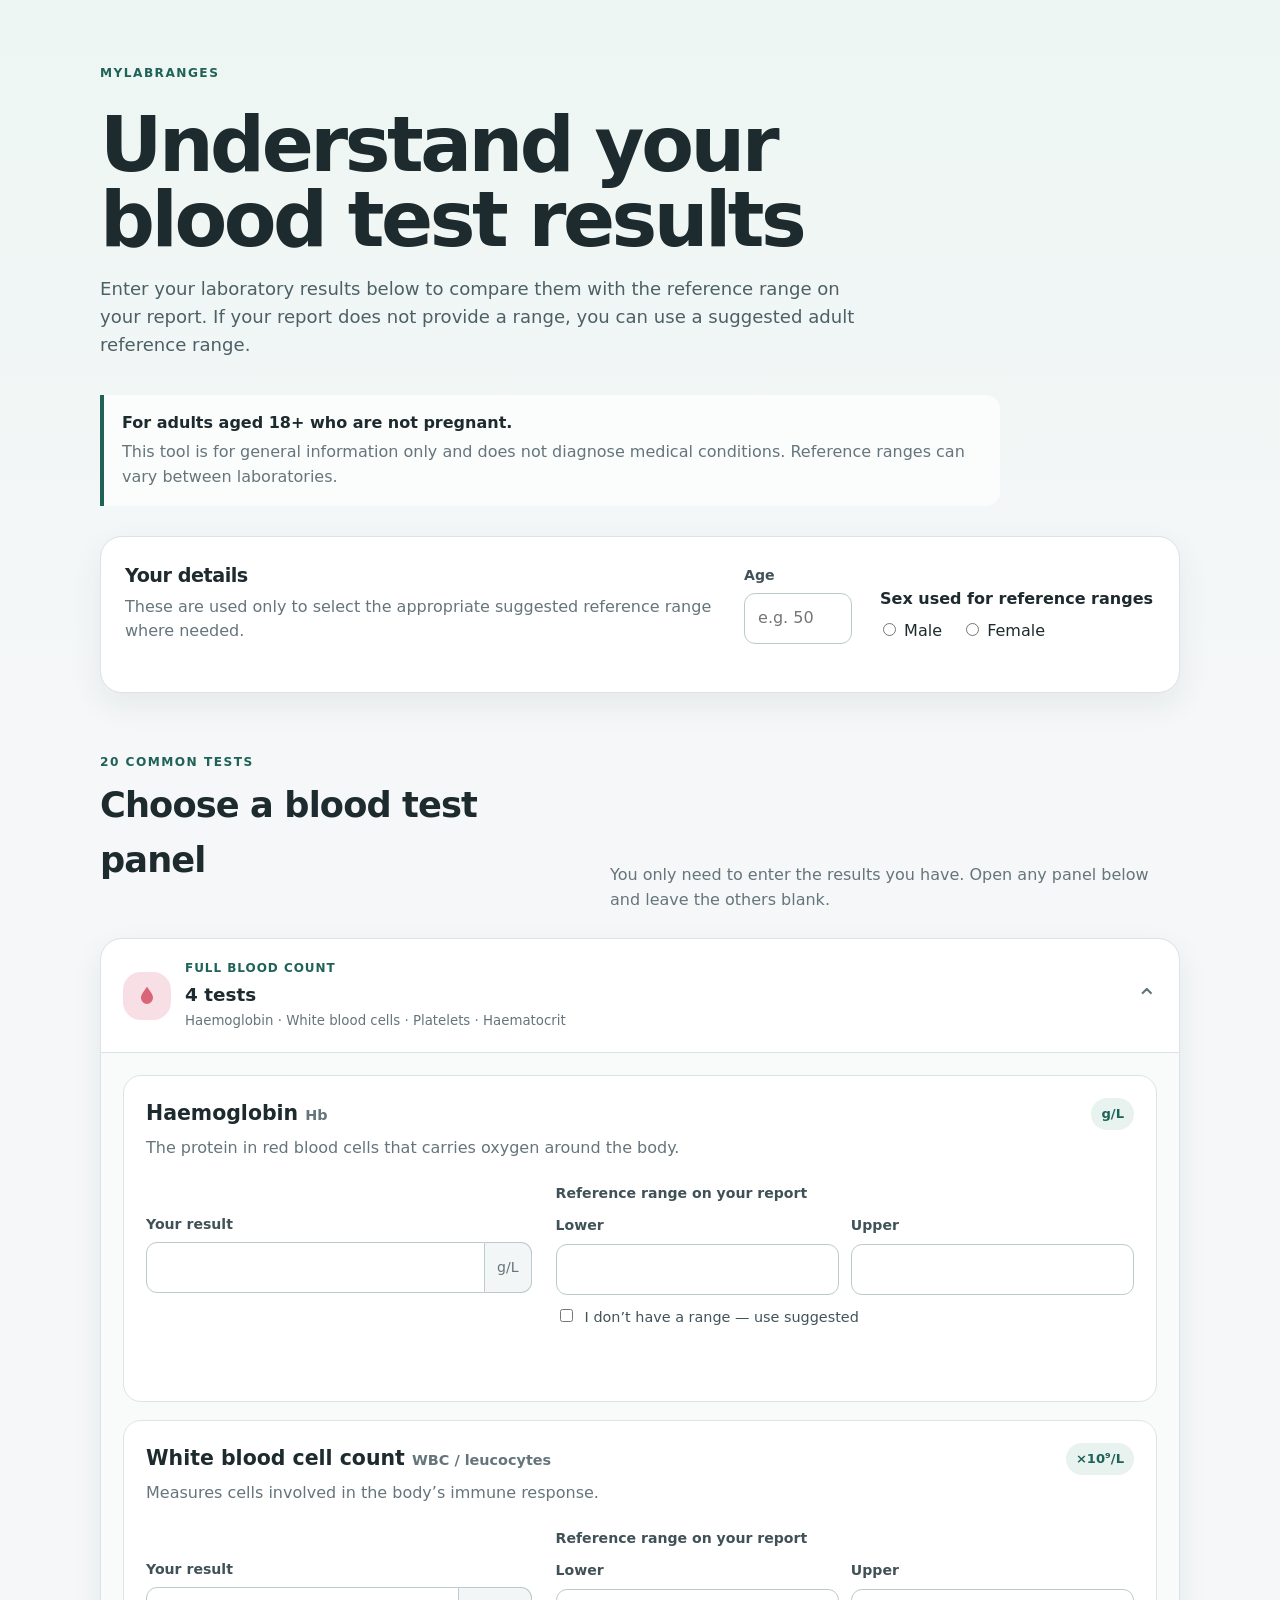
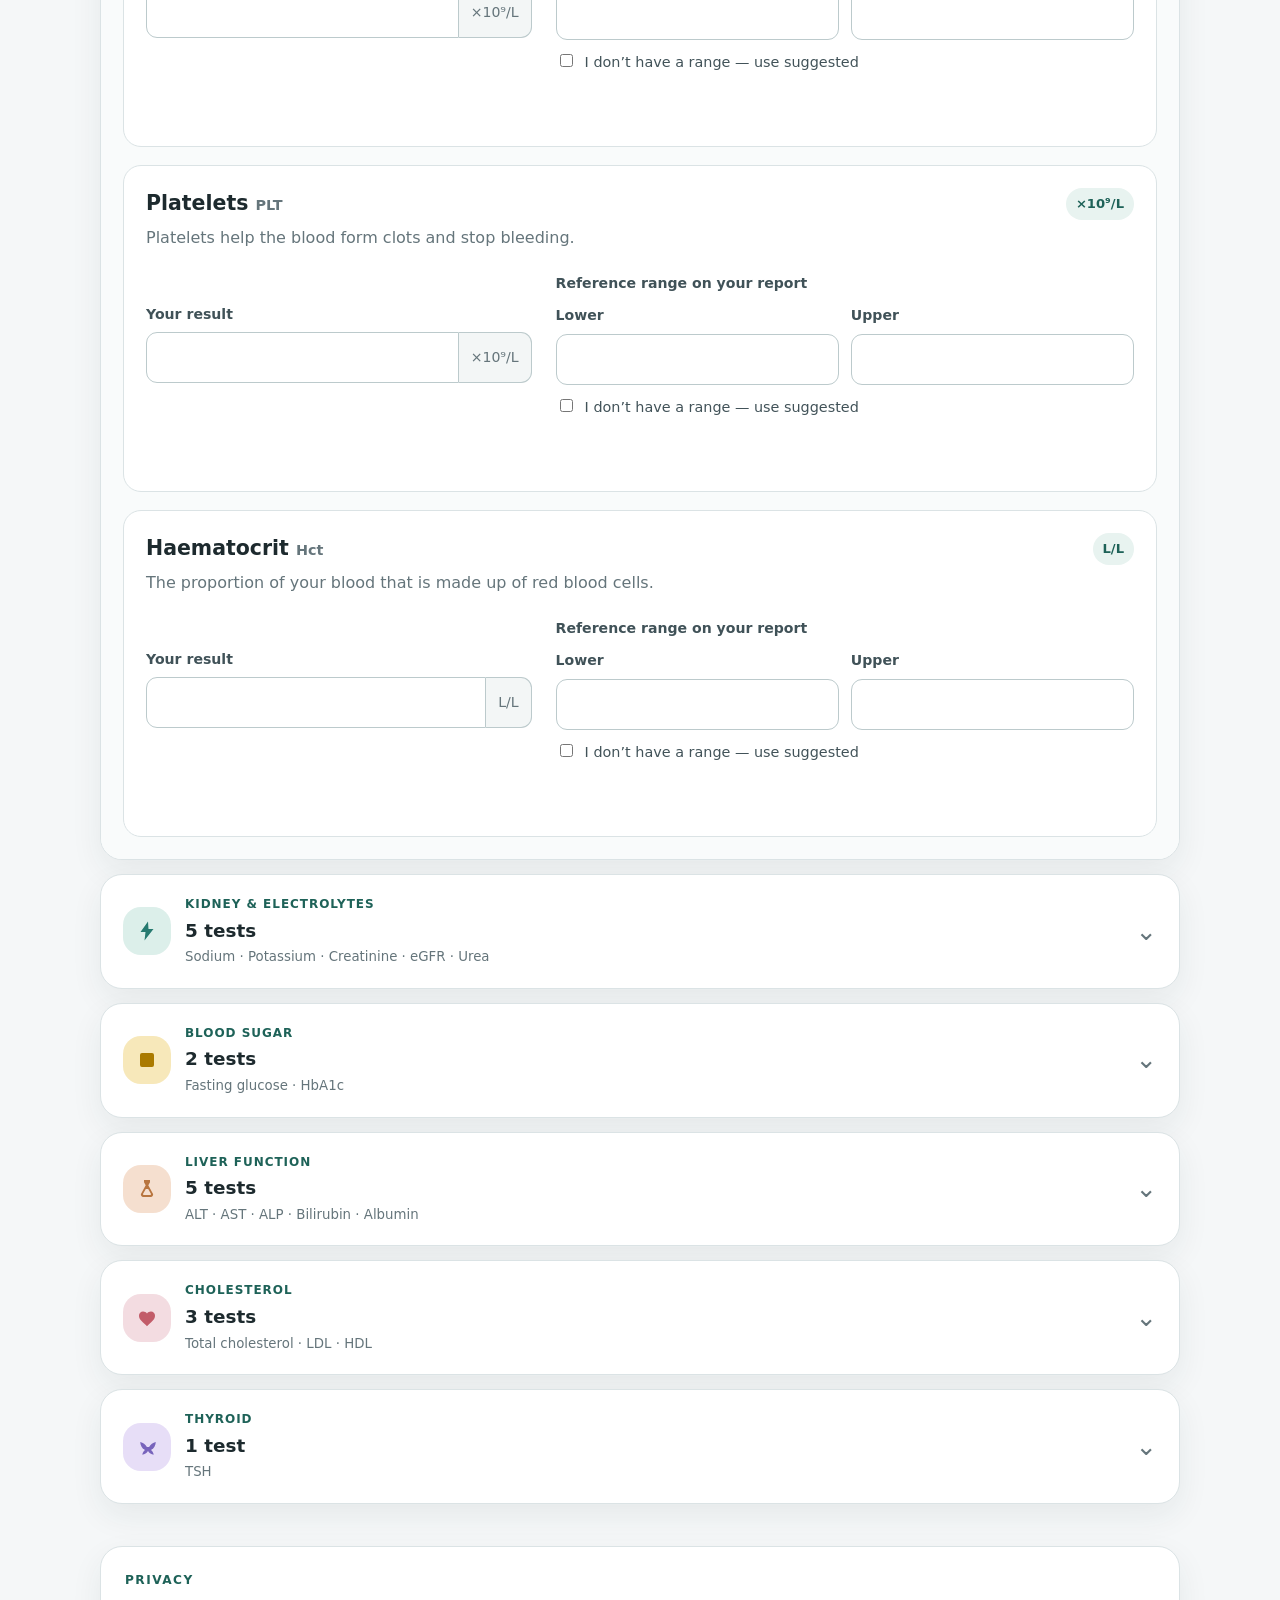
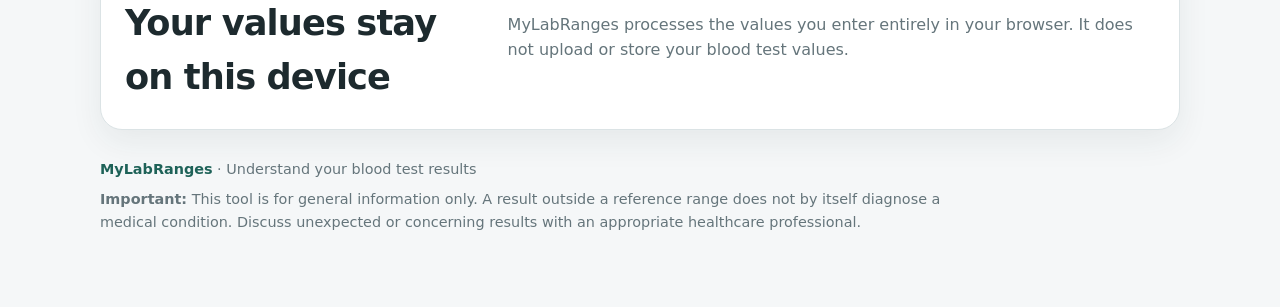
==== index.html @ 9780b7bf "Add Cloudflare Web Analytics" ====
<!DOCTYPE html>
<html lang="en-GB">
<head>
  <meta charset="UTF-8" />
  <meta name="viewport" content="width=device-width, initial-scale=1.0" />
  <meta name="description" content="MyLabRanges helps adults compare blood test results with the reference ranges on their laboratory report, or use suggested adult ranges when none are provided." />
  <title>MyLabRanges | Understand your blood test results</title>
  <link rel="stylesheet" href="style.css" />
</head>
<body>
  <header class="site-header">
    <div class="container hero">
      <p class="eyebrow">MyLabRanges</p>
      <h1>Understand your blood test results</h1>
      <p class="hero-copy">
        Enter your laboratory results below to compare them with the reference range on your report.
        If your report does not provide a range, you can use a suggested adult reference range.
      </p>

      <div class="notice" role="note">
        <strong>For adults aged 18+ who are not pregnant.</strong>
        <span>This tool is for general information only and does not diagnose medical conditions. Reference ranges can vary between laboratories.</span>
      </div>

      <section class="profile-card" aria-labelledby="your-details-heading">
        <div>
          <h2 id="your-details-heading">Your details</h2>
          <p>These are used only to select the appropriate suggested reference range where needed.</p>
        </div>
        <div class="profile-controls">
          <label class="field compact-field">
            <span>Age</span>
            <input id="age" type="number" min="0" max="120" inputmode="numeric" placeholder="e.g. 50" />
          </label>

          <fieldset class="sex-selector">
            <legend>Sex used for reference ranges</legend>
            <label><input type="radio" name="sex" value="male" /> Male</label>
            <label><input type="radio" name="sex" value="female" /> Female</label>
          </fieldset>
        </div>
        <p id="age-message" class="inline-message" aria-live="polite"></p>
      </section>
    </div>
  </header>

  <main class="container main-content">
    <section class="section-heading">
      <div>
        <p class="eyebrow">20 common tests</p>
        <h2>Choose a blood test panel</h2>
      </div>
      <p>You only need to enter the results you have. Open any panel below and leave the others blank.</p>
    </section>

    <div id="panels" class="panels"></div>

    <section id="summary-section" class="summary-section" hidden>
      <div class="section-heading compact">
        <div>
          <p class="eyebrow">Summary</p>
          <h2>Your results</h2>
        </div>
        <button id="clear-results" class="secondary-button" type="button">Clear all results</button>
      </div>
      <div id="summary-stats" class="summary-stats"></div>
      <div id="summary-list" class="summary-list"></div>
    </section>

    <section class="privacy-card">
      <div>
        <p class="eyebrow">Privacy</p>
        <h2>Your values stay on this device</h2>
      </div>
      <p>MyLabRanges processes the values you enter entirely in your browser. It does not upload or store your blood test values.</p>
    </section>

    <footer>
      <p class="footer-brand"><strong>MyLabRanges</strong> · Understand your blood test results</p>
      <p><strong>Important:</strong> This tool is for general information only. A result outside a reference range does not by itself diagnose a medical condition. Discuss unexpected or concerning results with an appropriate healthcare professional.</p>
    </footer>
  </main>

  <script src="script.js"></script>

  <!-- Cloudflare Web Analytics -->
  <script type='module' src='https://static.cloudflareinsights.com/beacon.min.js' data-cf-beacon='{"token": "a8dce72ec40d4a29a853e3ef748583b7"}'></script>
  <!-- End Cloudflare Web Analytics -->
</body>
</html>
---- style.css ----
:root {
  --bg: #f5f7f8;
  --surface: #ffffff;
  --surface-soft: #f9fbfb;
  --text: #1d2a2e;
  --muted: #65757b;
  --border: #dbe3e5;
  --accent: #1e6258;
  --accent-soft: #e8f3f0;
  --good: #226b4b;
  --good-bg: #eaf6ef;
  --warn: #8a5a00;
  --warn-bg: #fff6df;
  --alert: #8c342f;
  --alert-bg: #fbecea;
  --shadow: 0 12px 32px rgba(35, 52, 58, 0.07);
  --radius-lg: 22px;
  --radius-md: 14px;
}

* { box-sizing: border-box; }
html { scroll-behavior: smooth; }
body {
  margin: 0;
  font-family: Inter, ui-sans-serif, system-ui, -apple-system, BlinkMacSystemFont, "Segoe UI", sans-serif;
  color: var(--text);
  background: var(--bg);
  line-height: 1.55;
}
button, input { font: inherit; }
.container { width: min(1080px, calc(100% - 32px)); margin: 0 auto; }
.site-header { background: linear-gradient(180deg, #edf6f3 0%, var(--bg) 100%); padding: 64px 0 30px; }
.hero { display: grid; gap: 18px; }
.eyebrow { margin: 0 0 6px; text-transform: uppercase; letter-spacing: .12em; font-size: .76rem; font-weight: 800; color: var(--accent); }
h1, h2, h3, p { margin-top: 0; }
h1 { font-size: clamp(2.35rem, 7vw, 4.8rem); line-height: .98; letter-spacing: -.045em; max-width: 850px; margin-bottom: 0; }
h2 { font-size: clamp(1.6rem, 3vw, 2.2rem); letter-spacing: -.025em; }
h3 { font-size: 1.28rem; margin-bottom: 6px; }
h3 span { color: var(--muted); font-size: .9rem; font-weight: 700; }
.hero-copy { max-width: 760px; font-size: 1.13rem; color: #4d6066; }
.notice { display: grid; gap: 4px; border-left: 4px solid var(--accent); background: rgba(255,255,255,.72); padding: 16px 18px; border-radius: 0 14px 14px 0; max-width: 900px; }
.notice span { color: var(--muted); }
.profile-card, .privacy-card { background: var(--surface); border: 1px solid var(--border); border-radius: var(--radius-lg); padding: 24px; box-shadow: var(--shadow); }
.profile-card { display: grid; grid-template-columns: 1fr auto; gap: 24px; align-items: end; margin-top: 12px; }
.profile-card h2 { font-size: 1.2rem; margin-bottom: 4px; }
.profile-card p { color: var(--muted); margin-bottom: 0; }
.profile-controls { display: flex; gap: 26px; align-items: end; }
.sex-selector { border: 0; padding: 0; margin: 0; }
.sex-selector legend { font-weight: 700; margin-bottom: 8px; }
.sex-selector label { margin-right: 14px; }
.main-content { padding: 30px 0 60px; }
.section-heading { display: flex; justify-content: space-between; align-items: end; gap: 40px; margin-bottom: 22px; }
.section-heading > p { max-width: 570px; color: var(--muted); margin-bottom: 4px; }
.section-heading.compact { align-items: center; }
.panels { display: grid; gap: 14px; }
.panel { background: var(--surface); border: 1px solid var(--border); border-radius: var(--radius-lg); overflow: hidden; box-shadow: var(--shadow); }
.panel summary { list-style: none; cursor: pointer; padding: 20px 22px; display: flex; justify-content: space-between; align-items: center; gap: 20px; }
.panel summary::-webkit-details-marker { display: none; }
.panel summary strong { display: block; font-size: 1.15rem; }
.panel summary small { color: var(--muted); display: block; margin-top: 2px; }
.panel-kicker { color: var(--accent); font-weight: 800; font-size: .75rem; text-transform: uppercase; letter-spacing: .08em; display: block; margin-bottom: 3px; }
.chevron { font-size: 1.6rem; transition: transform .2s ease; color: var(--muted); }
.panel[open] .chevron { transform: rotate(180deg); }
.panel-body { border-top: 1px solid var(--border); padding: 22px; background: var(--surface-soft); }
.test-card { background: var(--surface); border: 1px solid var(--border); border-radius: 18px; padding: 22px; }
.test-heading { display: flex; justify-content: space-between; align-items: start; gap: 20px; margin-bottom: 22px; }
.test-heading p { color: var(--muted); max-width: 760px; margin-bottom: 0; }
.unit-badge { white-space: nowrap; background: var(--accent-soft); color: var(--accent); padding: 6px 10px; border-radius: 999px; font-size: .82rem; font-weight: 800; }
.input-grid { display: grid; grid-template-columns: minmax(0, .8fr) minmax(0, 1.2fr); gap: 24px; align-items: start; }
.field { display: grid; gap: 7px; }
.field > span, .group-label { font-size: .88rem; font-weight: 750; color: #405258; }
.field input { width: 100%; border: 1px solid #bccacc; background: white; border-radius: 11px; padding: 12px 13px; outline: none; transition: .15s ease; }
.field input:focus { border-color: var(--accent); box-shadow: 0 0 0 3px rgba(30,98,88,.12); }
.field input:disabled { background: #eef2f2; color: #69777a; }
.compact-field input { width: 108px; }
.input-with-unit { display: flex; align-items: stretch; }
.input-with-unit input { border-radius: 11px 0 0 11px; }
.input-with-unit span { display: flex; align-items: center; border: 1px solid #bccacc; border-left: 0; background: #f3f6f6; border-radius: 0 11px 11px 0; padding: 0 12px; color: var(--muted); white-space: nowrap; font-size: .88rem; }
.range-entry { display: grid; gap: 11px; }
.range-grid { display: grid; grid-template-columns: 1fr 1fr; gap: 12px; }
.suggested-toggle { display: flex; gap: 9px; align-items: flex-start; font-size: .9rem; color: #425359; cursor: pointer; }
.suggested-toggle input { margin-top: 3px; }
.suggested-copy { color: var(--accent); font-size: .88rem; font-weight: 700; margin: 0; min-height: 1.4em; }
.threshold-card { background: var(--accent-soft); border-radius: 13px; padding: 14px 16px; margin-bottom: 18px; color: #31534f; }
.threshold-card p { margin: 0; }
.result-only { max-width: 420px; }
.result-box { margin-top: 20px; }
.result-card { border-radius: 15px; padding: 16px 18px; border: 1px solid transparent; }
.result-card h4 { margin: 0 0 7px; font-size: 1.03rem; }
.result-card p { margin: 4px 0 0; }
.result-card .meta { color: #526268; font-size: .91rem; }
.result-card.good { background: var(--good-bg); border-color: #c8e6d3; }
.result-card.warning { background: var(--warn-bg); border-color: #efd9a0; }
.result-card.alert { background: var(--alert-bg); border-color: #ebc8c4; }
.result-card.neutral { background: #f2f5f6; border-color: #dce3e5; }
.inline-message { grid-column: 1 / -1; color: var(--alert) !important; font-weight: 700; }
.summary-section { margin-top: 42px; }
.summary-stats { display: grid; grid-template-columns: repeat(4, 1fr); gap: 12px; margin-bottom: 14px; }
.stat { background: var(--surface); border: 1px solid var(--border); border-radius: 15px; padding: 16px; }
.stat strong { display: block; font-size: 1.5rem; }
.stat span { color: var(--muted); font-size: .86rem; }
.summary-list { display: grid; gap: 8px; }
.summary-row { display: grid; grid-template-columns: 1fr auto auto; gap: 18px; align-items: center; background: var(--surface); border: 1px solid var(--border); border-radius: 13px; padding: 14px 16px; }
.summary-row span { color: var(--muted); }
.status-pill { font-size: .82rem; font-weight: 800; border-radius: 999px; padding: 5px 9px; white-space: nowrap; }
.status-pill.good { background: var(--good-bg); color: var(--good); }
.status-pill.warning { background: var(--warn-bg); color: var(--warn); }
.status-pill.alert { background: var(--alert-bg); color: var(--alert); }
.secondary-button { border: 1px solid #b8c6c8; background: var(--surface); color: var(--text); border-radius: 10px; padding: 10px 14px; cursor: pointer; font-weight: 750; }
.secondary-button:hover { border-color: var(--accent); color: var(--accent); }
.privacy-card { margin-top: 42px; display: grid; grid-template-columns: .7fr 1.3fr; gap: 34px; align-items: center; }
.privacy-card h2 { margin-bottom: 0; }
.privacy-card p:last-child { margin-bottom: 0; color: var(--muted); }
footer { color: var(--muted); font-size: .9rem; max-width: 900px; margin-top: 28px; }

@media (max-width: 760px) {
  .site-header { padding-top: 40px; }
  .profile-card, .privacy-card, .input-grid { grid-template-columns: 1fr; }
  .profile-controls { display: grid; grid-template-columns: 1fr; gap: 16px; }
  .section-heading { display: grid; gap: 6px; align-items: start; }
  .summary-stats { grid-template-columns: 1fr 1fr; }
  .summary-row { grid-template-columns: 1fr auto; }
  .summary-row span:nth-child(2) { grid-row: 2; grid-column: 1 / -1; }
  .panel summary, .panel-body, .test-card { padding-left: 16px; padding-right: 16px; }
  .test-heading { display: grid; }
  .unit-badge { justify-self: start; }
}

@media (max-width: 480px) {
  .container { width: min(100% - 22px, 1080px); }
  h1 { font-size: 2.5rem; }
  .range-grid, .summary-stats { grid-template-columns: 1fr; }
  .sex-selector label { display: block; margin: 7px 0; }
}

/* Full 20-test panel layout + flat group icons */
.panel-body { display: grid; gap: 18px; }
.panel-summary-main { display: flex; align-items: center; gap: 14px; }
.panel-icon {
  width: 48px;
  height: 48px;
  display: inline-flex;
  align-items: center;
  justify-content: center;
  flex: 0 0 48px;
  border-radius: 18px;
  background: var(--panel-icon-bg, var(--accent-soft));
  color: var(--panel-icon-fg, var(--accent));
}
.panel-icon svg { width: 24px; height: 24px; display: block; }
.panel-fbc { --panel-icon-bg: #f7dfe5; --panel-icon-fg: #d96579; }
.panel-kidney { --panel-icon-bg: #dcefea; --panel-icon-fg: #267a70; }
.panel-glucose { --panel-icon-bg: #f7e8ba; --panel-icon-fg: #aa7a00; }
.panel-liver { --panel-icon-bg: #f5dfcf; --panel-icon-fg: #b8753f; }
.panel-cholesterol { --panel-icon-bg: #f3dce1; --panel-icon-fg: #c25c69; }
.panel-thyroid { --panel-icon-bg: #e7def7; --panel-icon-fg: #7864bc; }

/* Keep result / lower / upper entry boxes on one line on desktop. */
.aligned-range-grid > .field { padding-top: 31px; }
.aligned-single-grid { align-items: start; }
.aligned-single-grid > .field { padding-top: 0; }
.single-limit-entry { padding-top: 0; }

@media (max-width: 760px) {
  .panel-summary-main { gap: 12px; }
  .panel-icon { width: 42px; height: 42px; flex-basis: 42px; border-radius: 16px; }
  .panel-icon svg { width: 21px; height: 21px; }
  .aligned-range-grid > .field { padding-top: 0; }
}

.footer-brand { margin-bottom: 8px; color: var(--muted); }
.footer-brand strong { color: var(--accent); }
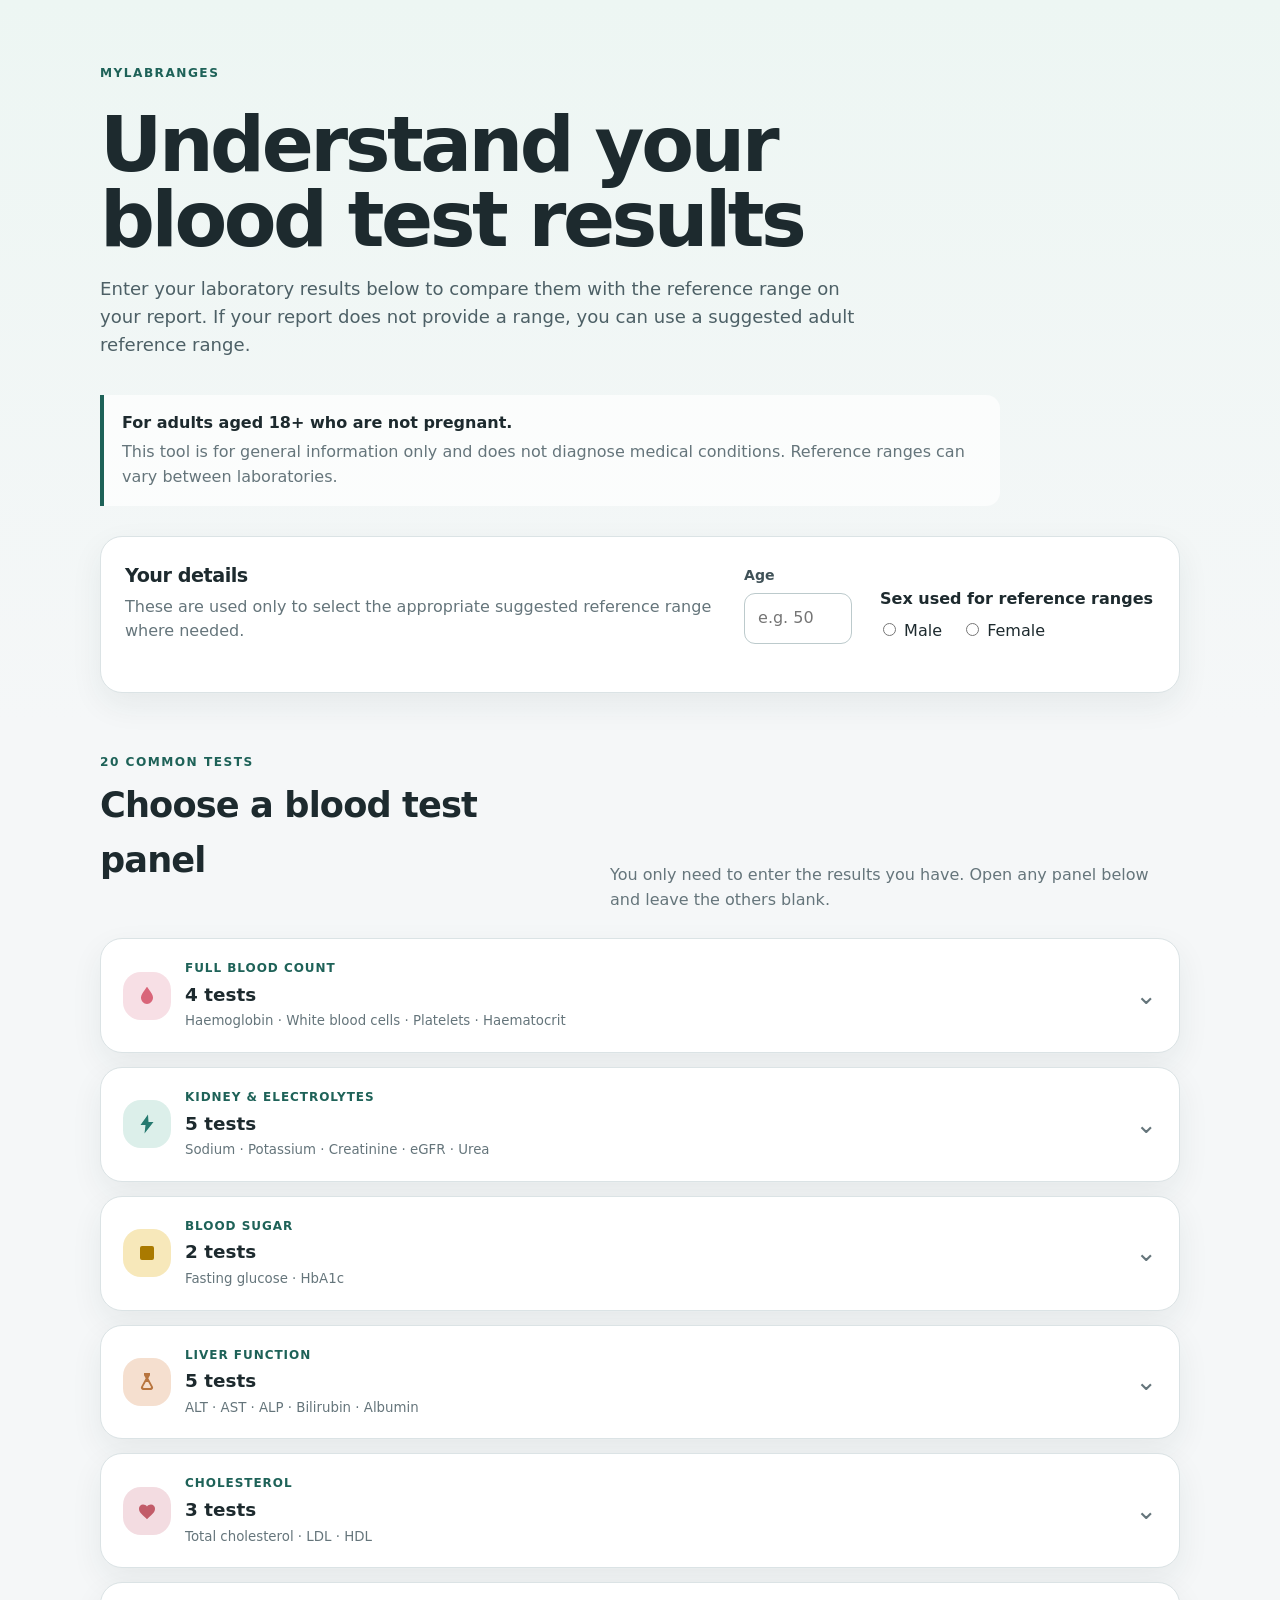
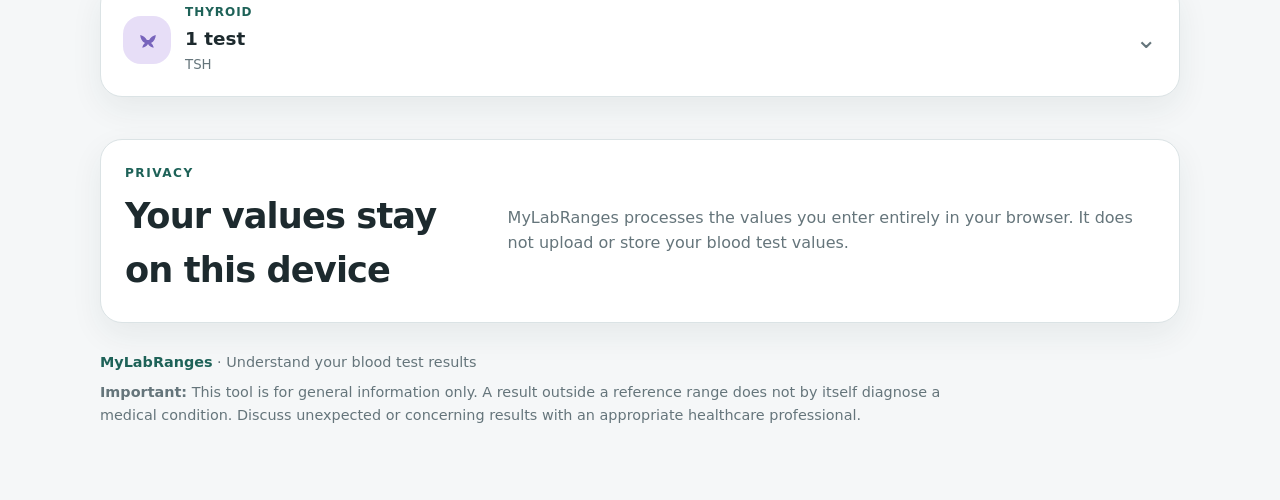
==== commit 6017190e: "Add favicon and home screen icons" ====
--- a/index.html
+++ b/index.html
@@ -5,6 +5,15 @@
   <meta name="viewport" content="width=device-width, initial-scale=1.0" />
   <meta name="description" content="MyLabRanges helps adults compare blood test results with the reference ranges on their laboratory report, or use suggested adult ranges when none are provided." />
   <title>MyLabRanges | Understand your blood test results</title>
+  <link rel="icon" href="favicon.ico" sizes="any" />
+  <link rel="icon" type="image/svg+xml" href="favicon.svg" />
+  <link rel="icon" type="image/png" sizes="32x32" href="favicon-32x32.png" />
+  <link rel="icon" type="image/png" sizes="16x16" href="favicon-16x16.png" />
+  <link rel="apple-touch-icon" sizes="180x180" href="apple-touch-icon.png" />
+  <link rel="manifest" href="site.webmanifest" />
+  <meta name="theme-color" content="#17675d" />
+  <meta name="apple-mobile-web-app-title" content="MyLabRanges" />
+  <meta name="mobile-web-app-capable" content="yes" />
   <link rel="stylesheet" href="style.css" />
 </head>
 <body>
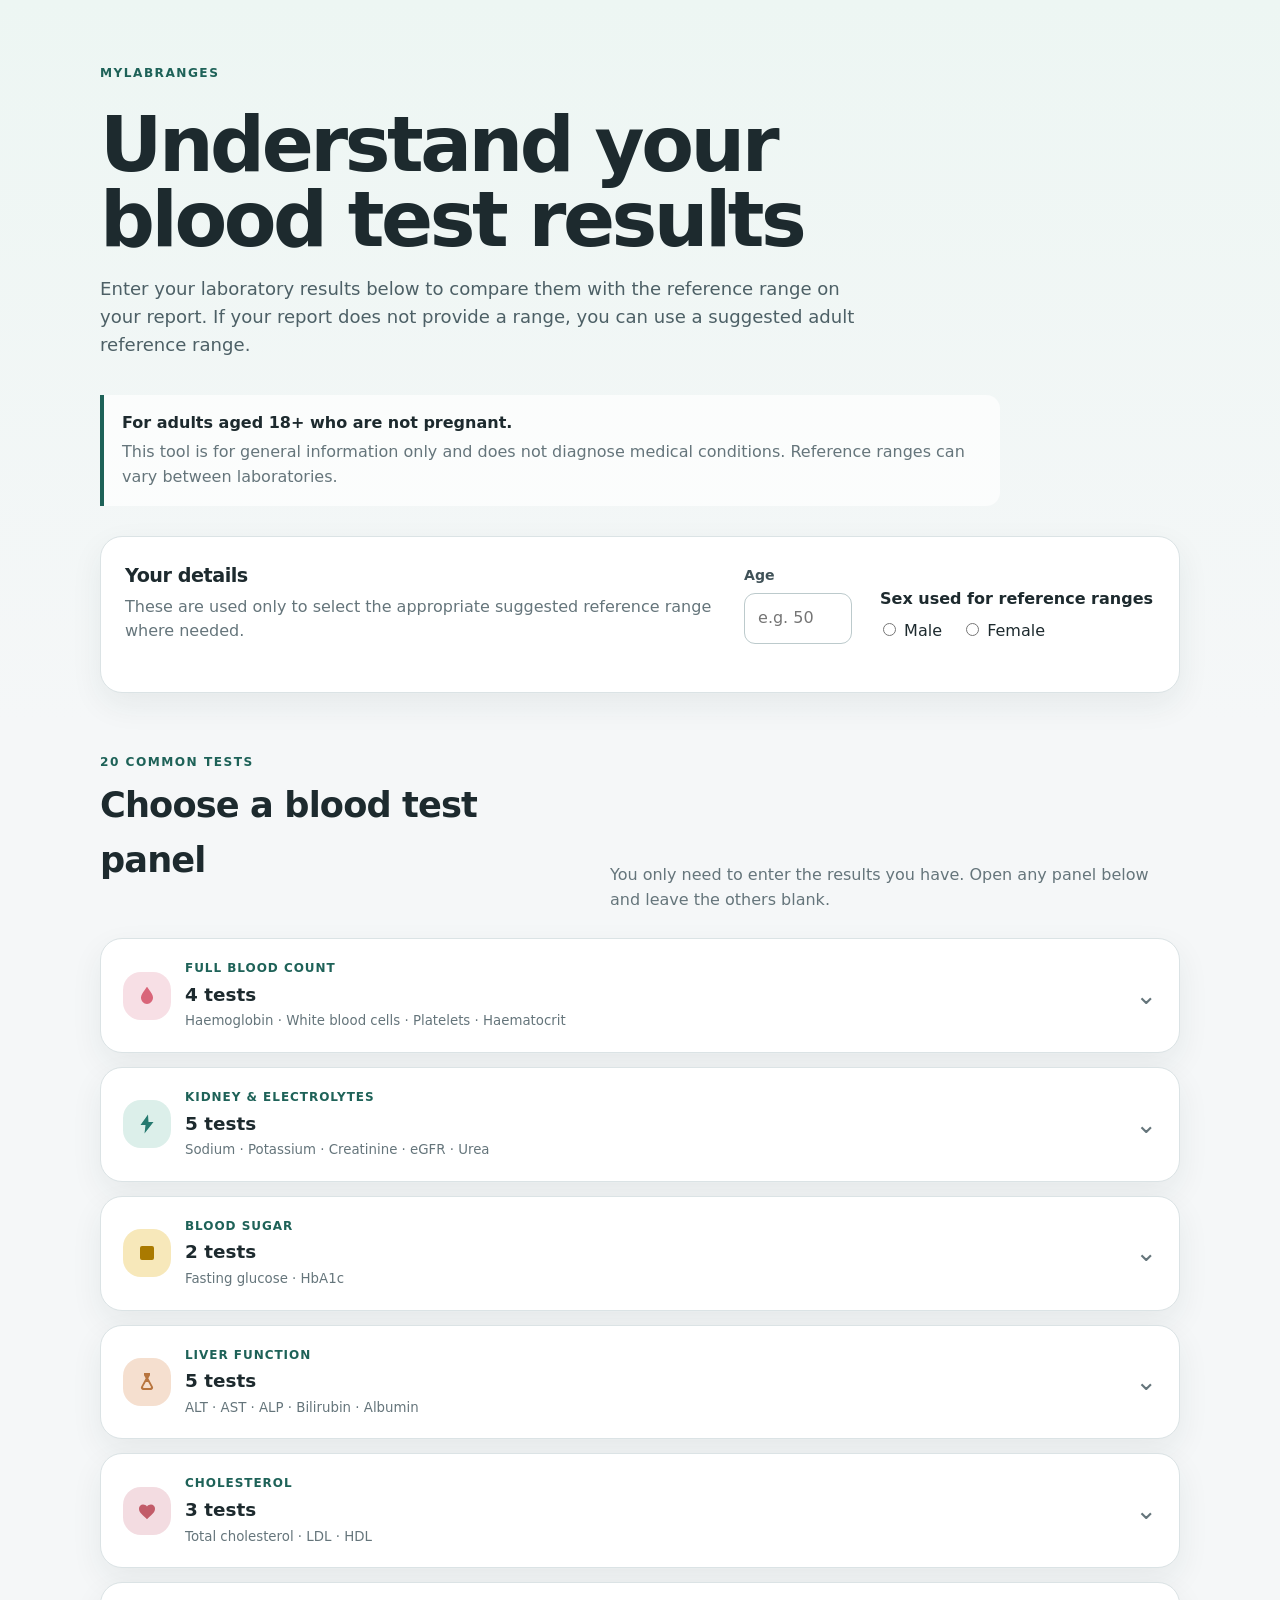
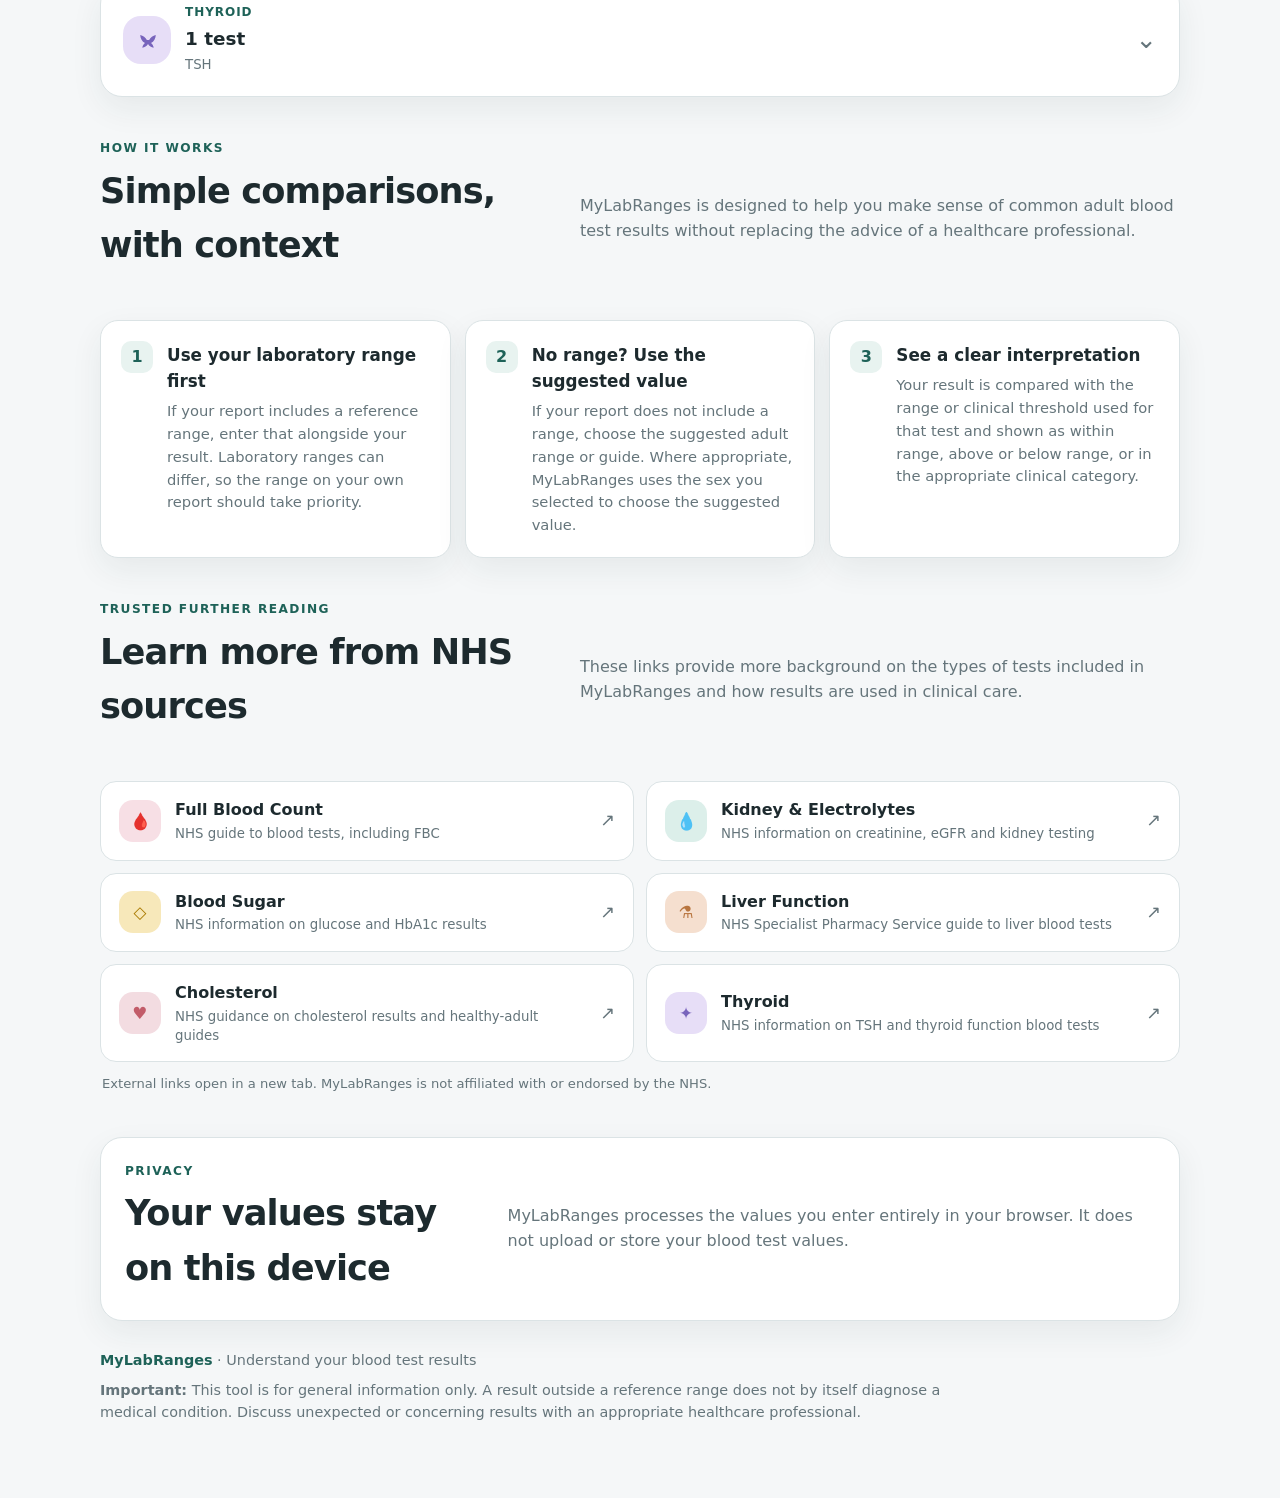
==== commit 5a7d786a: "Add hot it works and NHS further reading" ====
--- a/index.html
+++ b/index.html
@@ -3,8 +3,31 @@
 <head>
   <meta charset="UTF-8" />
   <meta name="viewport" content="width=device-width, initial-scale=1.0" />
-  <meta name="description" content="MyLabRanges helps adults compare blood test results with the reference ranges on their laboratory report, or use suggested adult ranges when none are provided." />
+
   <title>MyLabRanges | Understand your blood test results</title>
+  <meta name="description" content="MyLabRanges helps adults compare common blood test results with the reference ranges on their laboratory report, or use suggested adult ranges when none are provided." />
+  <meta name="robots" content="index, follow" />
+  <link rel="canonical" href="https://mylabranges.com/" />
+
+  <!-- Open Graph / social sharing -->
+  <meta property="og:type" content="website" />
+  <meta property="og:site_name" content="MyLabRanges" />
+  <meta property="og:locale" content="en_GB" />
+  <meta property="og:url" content="https://mylabranges.com/" />
+  <meta property="og:title" content="MyLabRanges | Understand your blood test results" />
+  <meta property="og:description" content="Compare common blood test results with the ranges on your laboratory report, or use suggested adult ranges when none are provided." />
+  <meta property="og:image" content="https://mylabranges.com/social-preview.png" />
+  <meta property="og:image:width" content="1200" />
+  <meta property="og:image:height" content="630" />
+  <meta property="og:image:alt" content="MyLabRanges – understand your blood test results" />
+
+  <!-- X / Twitter -->
+  <meta name="twitter:card" content="summary_large_image" />
+  <meta name="twitter:title" content="MyLabRanges | Understand your blood test results" />
+  <meta name="twitter:description" content="Compare common blood test results with your laboratory reference ranges or suggested adult ranges." />
+  <meta name="twitter:image" content="https://mylabranges.com/social-preview.png" />
+
+  <!-- Favicon and home-screen icons -->
   <link rel="icon" href="favicon.ico" sizes="any" />
   <link rel="icon" type="image/svg+xml" href="favicon.svg" />
   <link rel="icon" type="image/png" sizes="32x32" href="favicon-32x32.png" />
@@ -14,6 +37,7 @@
   <meta name="theme-color" content="#17675d" />
   <meta name="apple-mobile-web-app-title" content="MyLabRanges" />
   <meta name="mobile-web-app-capable" content="yes" />
+
   <link rel="stylesheet" href="style.css" />
 </head>
 <body>
@@ -76,6 +100,92 @@
       <div id="summary-list" class="summary-list"></div>
     </section>
 
+    <section class="info-section" aria-labelledby="how-it-works-heading">
+      <div class="section-heading compact info-heading">
+        <div>
+          <p class="eyebrow">How it works</p>
+          <h2 id="how-it-works-heading">Simple comparisons, with context</h2>
+        </div>
+        <p>MyLabRanges is designed to help you make sense of common adult blood test results without replacing the advice of a healthcare professional.</p>
+      </div>
+
+      <div class="how-grid">
+        <article class="how-card">
+          <span class="how-number" aria-hidden="true">1</span>
+          <div>
+            <h3>Use your laboratory range first</h3>
+            <p>If your report includes a reference range, enter that alongside your result. Laboratory ranges can differ, so the range on your own report should take priority.</p>
+          </div>
+        </article>
+
+        <article class="how-card">
+          <span class="how-number" aria-hidden="true">2</span>
+          <div>
+            <h3>No range? Use the suggested value</h3>
+            <p>If your report does not include a range, choose the suggested adult range or guide. Where appropriate, MyLabRanges uses the sex you selected to choose the suggested value.</p>
+          </div>
+        </article>
+
+        <article class="how-card">
+          <span class="how-number" aria-hidden="true">3</span>
+          <div>
+            <h3>See a clear interpretation</h3>
+            <p>Your result is compared with the range or clinical threshold used for that test and shown as within range, above or below range, or in the appropriate clinical category.</p>
+          </div>
+        </article>
+      </div>
+    </section>
+
+    <section class="reading-section" aria-labelledby="further-reading-heading">
+      <div class="section-heading compact info-heading">
+        <div>
+          <p class="eyebrow">Trusted further reading</p>
+          <h2 id="further-reading-heading">Learn more from NHS sources</h2>
+        </div>
+        <p>These links provide more background on the types of tests included in MyLabRanges and how results are used in clinical care.</p>
+      </div>
+
+      <div class="reading-grid">
+        <a class="reading-card reading-fbc" href="https://www.nhs.uk/tests-and-treatments/blood-tests/" target="_blank" rel="noopener noreferrer">
+          <span class="reading-icon" aria-hidden="true">🩸</span>
+          <span><strong>Full Blood Count</strong><small>NHS guide to blood tests, including FBC</small></span>
+          <span class="external-arrow" aria-hidden="true">↗</span>
+        </a>
+
+        <a class="reading-card reading-kidney" href="https://www.nhs.uk/conditions/kidney-disease/diagnosis/" target="_blank" rel="noopener noreferrer">
+          <span class="reading-icon" aria-hidden="true">💧</span>
+          <span><strong>Kidney &amp; Electrolytes</strong><small>NHS information on creatinine, eGFR and kidney testing</small></span>
+          <span class="external-arrow" aria-hidden="true">↗</span>
+        </a>
+
+        <a class="reading-card reading-glucose" href="https://www.nhs.uk/conditions/high-blood-sugar-hyperglycaemia/" target="_blank" rel="noopener noreferrer">
+          <span class="reading-icon" aria-hidden="true">◇</span>
+          <span><strong>Blood Sugar</strong><small>NHS information on glucose and HbA1c results</small></span>
+          <span class="external-arrow" aria-hidden="true">↗</span>
+        </a>
+
+        <a class="reading-card reading-liver" href="https://www.sps.nhs.uk/articles/assessing-liver-function-and-interpreting-liver-blood-tests/" target="_blank" rel="noopener noreferrer">
+          <span class="reading-icon" aria-hidden="true">⚗</span>
+          <span><strong>Liver Function</strong><small>NHS Specialist Pharmacy Service guide to liver blood tests</small></span>
+          <span class="external-arrow" aria-hidden="true">↗</span>
+        </a>
+
+        <a class="reading-card reading-cholesterol" href="https://www.nhs.uk/conditions/high-cholesterol/cholesterol-levels/" target="_blank" rel="noopener noreferrer">
+          <span class="reading-icon" aria-hidden="true">♥</span>
+          <span><strong>Cholesterol</strong><small>NHS guidance on cholesterol results and healthy-adult guides</small></span>
+          <span class="external-arrow" aria-hidden="true">↗</span>
+        </a>
+
+        <a class="reading-card reading-thyroid" href="https://www.nhs.uk/conditions/overactive-thyroid-hyperthyroidism/diagnosis/" target="_blank" rel="noopener noreferrer">
+          <span class="reading-icon" aria-hidden="true">✦</span>
+          <span><strong>Thyroid</strong><small>NHS information on TSH and thyroid function blood tests</small></span>
+          <span class="external-arrow" aria-hidden="true">↗</span>
+        </a>
+      </div>
+
+      <p class="reading-note">External links open in a new tab. MyLabRanges is not affiliated with or endorsed by the NHS.</p>
+    </section>
+
     <section class="privacy-card">
       <div>
         <p class="eyebrow">Privacy</p>
--- a/style.css
+++ b/style.css
@@ -170,3 +170,126 @@
 
 .footer-brand { margin-bottom: 8px; color: var(--muted); }
 .footer-brand strong { color: var(--accent); }
+
+
+/* How it works + trusted further reading */
+.info-section,
+.reading-section {
+  margin-top: 42px;
+}
+.info-heading {
+  margin-bottom: 18px;
+}
+.info-heading > p {
+  max-width: 600px;
+}
+.how-grid {
+  display: grid;
+  grid-template-columns: repeat(3, 1fr);
+  gap: 14px;
+}
+.how-card {
+  display: flex;
+  gap: 14px;
+  align-items: flex-start;
+  background: var(--surface);
+  border: 1px solid var(--border);
+  border-radius: 18px;
+  padding: 20px;
+  box-shadow: var(--shadow);
+}
+.how-card h3 {
+  font-size: 1.05rem;
+  margin: 1px 0 6px;
+}
+.how-card p {
+  color: var(--muted);
+  font-size: .92rem;
+  margin-bottom: 0;
+}
+.how-number {
+  display: inline-flex;
+  align-items: center;
+  justify-content: center;
+  width: 32px;
+  height: 32px;
+  flex: 0 0 32px;
+  border-radius: 10px;
+  background: var(--accent-soft);
+  color: var(--accent);
+  font-weight: 850;
+}
+.reading-grid {
+  display: grid;
+  grid-template-columns: repeat(2, 1fr);
+  gap: 12px;
+}
+.reading-card {
+  --reading-bg: var(--accent-soft);
+  --reading-fg: var(--accent);
+  display: grid;
+  grid-template-columns: auto 1fr auto;
+  align-items: center;
+  gap: 14px;
+  min-width: 0;
+  padding: 16px 18px;
+  color: var(--text);
+  text-decoration: none;
+  background: var(--surface);
+  border: 1px solid var(--border);
+  border-radius: 16px;
+  transition: transform .15s ease, border-color .15s ease, box-shadow .15s ease;
+}
+.reading-card:hover,
+.reading-card:focus-visible {
+  transform: translateY(-1px);
+  border-color: #b9cacc;
+  box-shadow: 0 10px 24px rgba(35, 52, 58, 0.08);
+}
+.reading-card:focus-visible {
+  outline: 3px solid rgba(30, 98, 88, .14);
+  outline-offset: 2px;
+}
+.reading-icon {
+  width: 42px;
+  height: 42px;
+  display: inline-flex;
+  align-items: center;
+  justify-content: center;
+  border-radius: 14px;
+  background: var(--reading-bg);
+  color: var(--reading-fg);
+  font-size: 1.05rem;
+  font-weight: 900;
+}
+.reading-card strong,
+.reading-card small {
+  display: block;
+}
+.reading-card strong {
+  margin-bottom: 2px;
+}
+.reading-card small {
+  color: var(--muted);
+  line-height: 1.4;
+}
+.external-arrow {
+  color: var(--muted);
+  font-size: 1.1rem;
+}
+.reading-fbc { --reading-bg: #f7dfe5; --reading-fg: #d96579; }
+.reading-kidney { --reading-bg: #dcefea; --reading-fg: #267a70; }
+.reading-glucose { --reading-bg: #f7e8ba; --reading-fg: #aa7a00; }
+.reading-liver { --reading-bg: #f5dfcf; --reading-fg: #b8753f; }
+.reading-cholesterol { --reading-bg: #f3dce1; --reading-fg: #c25c69; }
+.reading-thyroid { --reading-bg: #e7def7; --reading-fg: #7864bc; }
+.reading-note {
+  color: var(--muted);
+  font-size: .82rem;
+  margin: 12px 2px 0;
+}
+
+@media (max-width: 760px) {
+  .how-grid,
+  .reading-grid { grid-template-columns: 1fr; }
+}
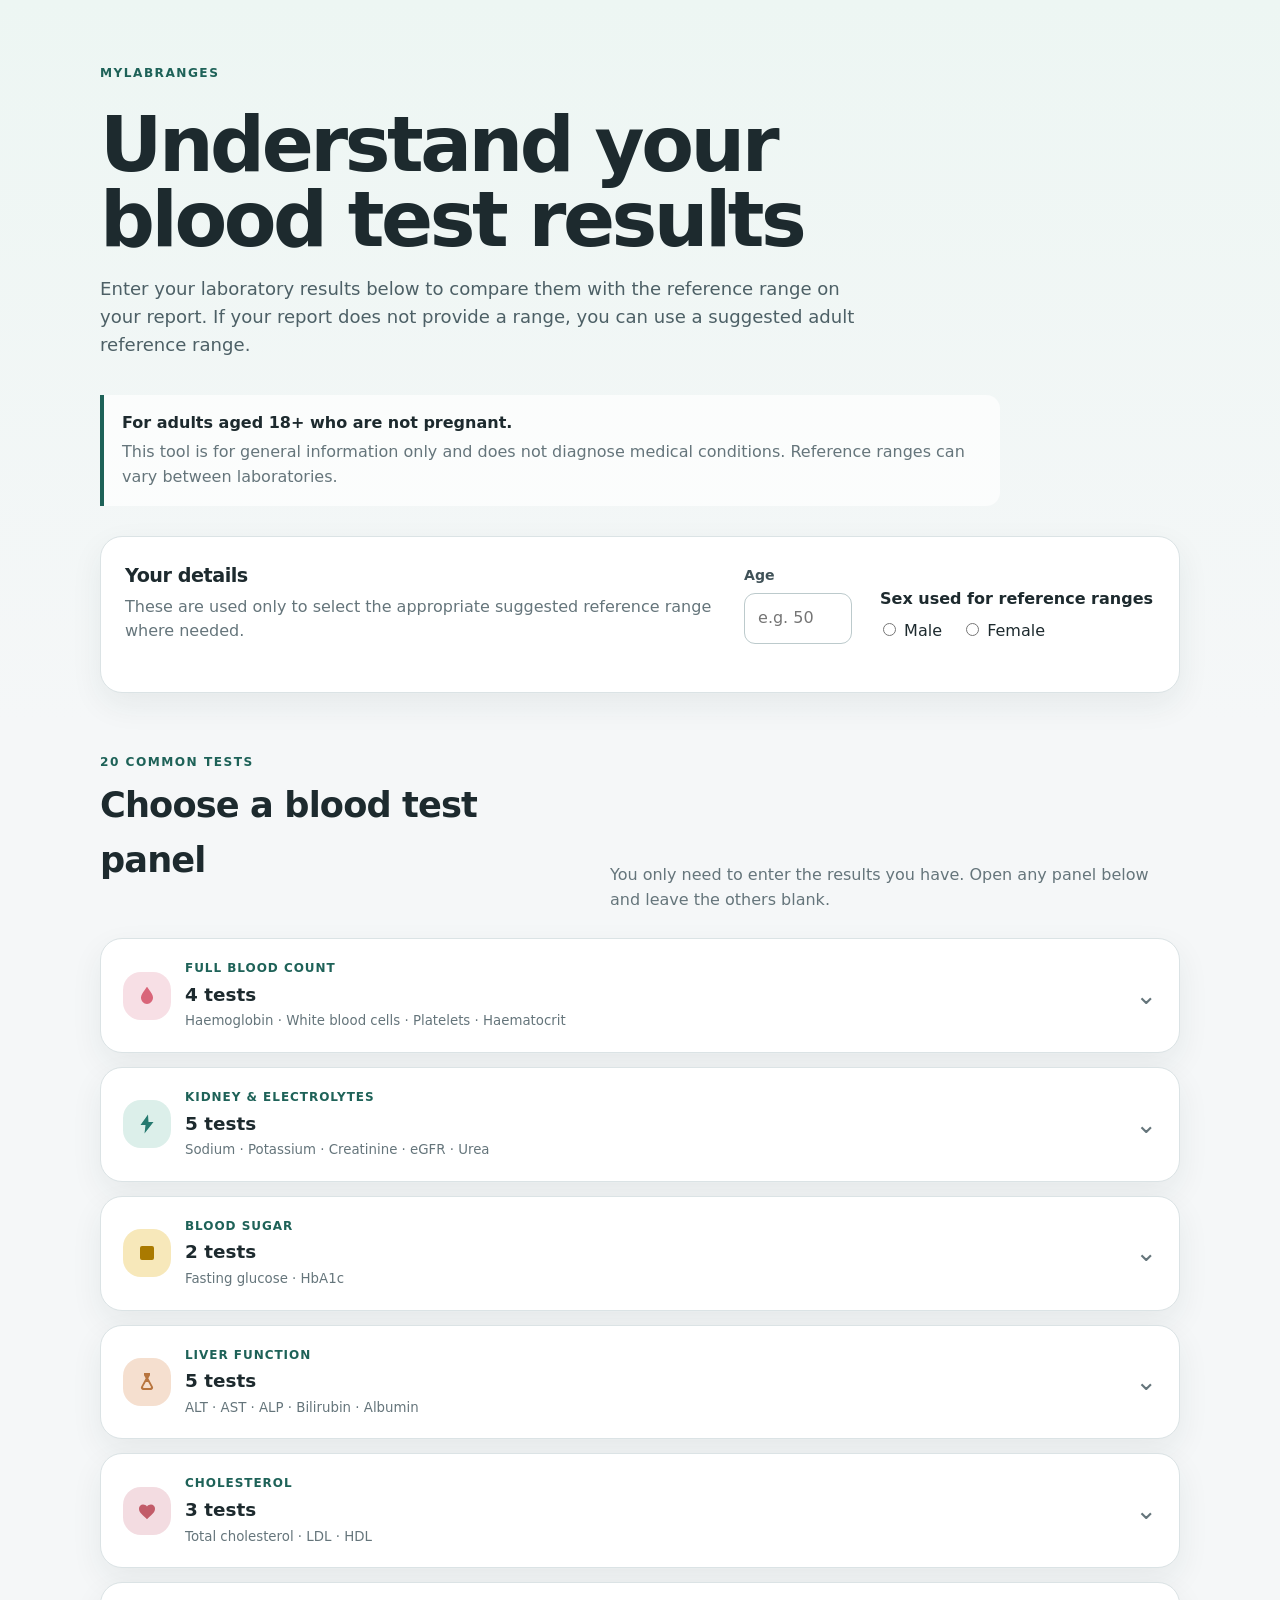
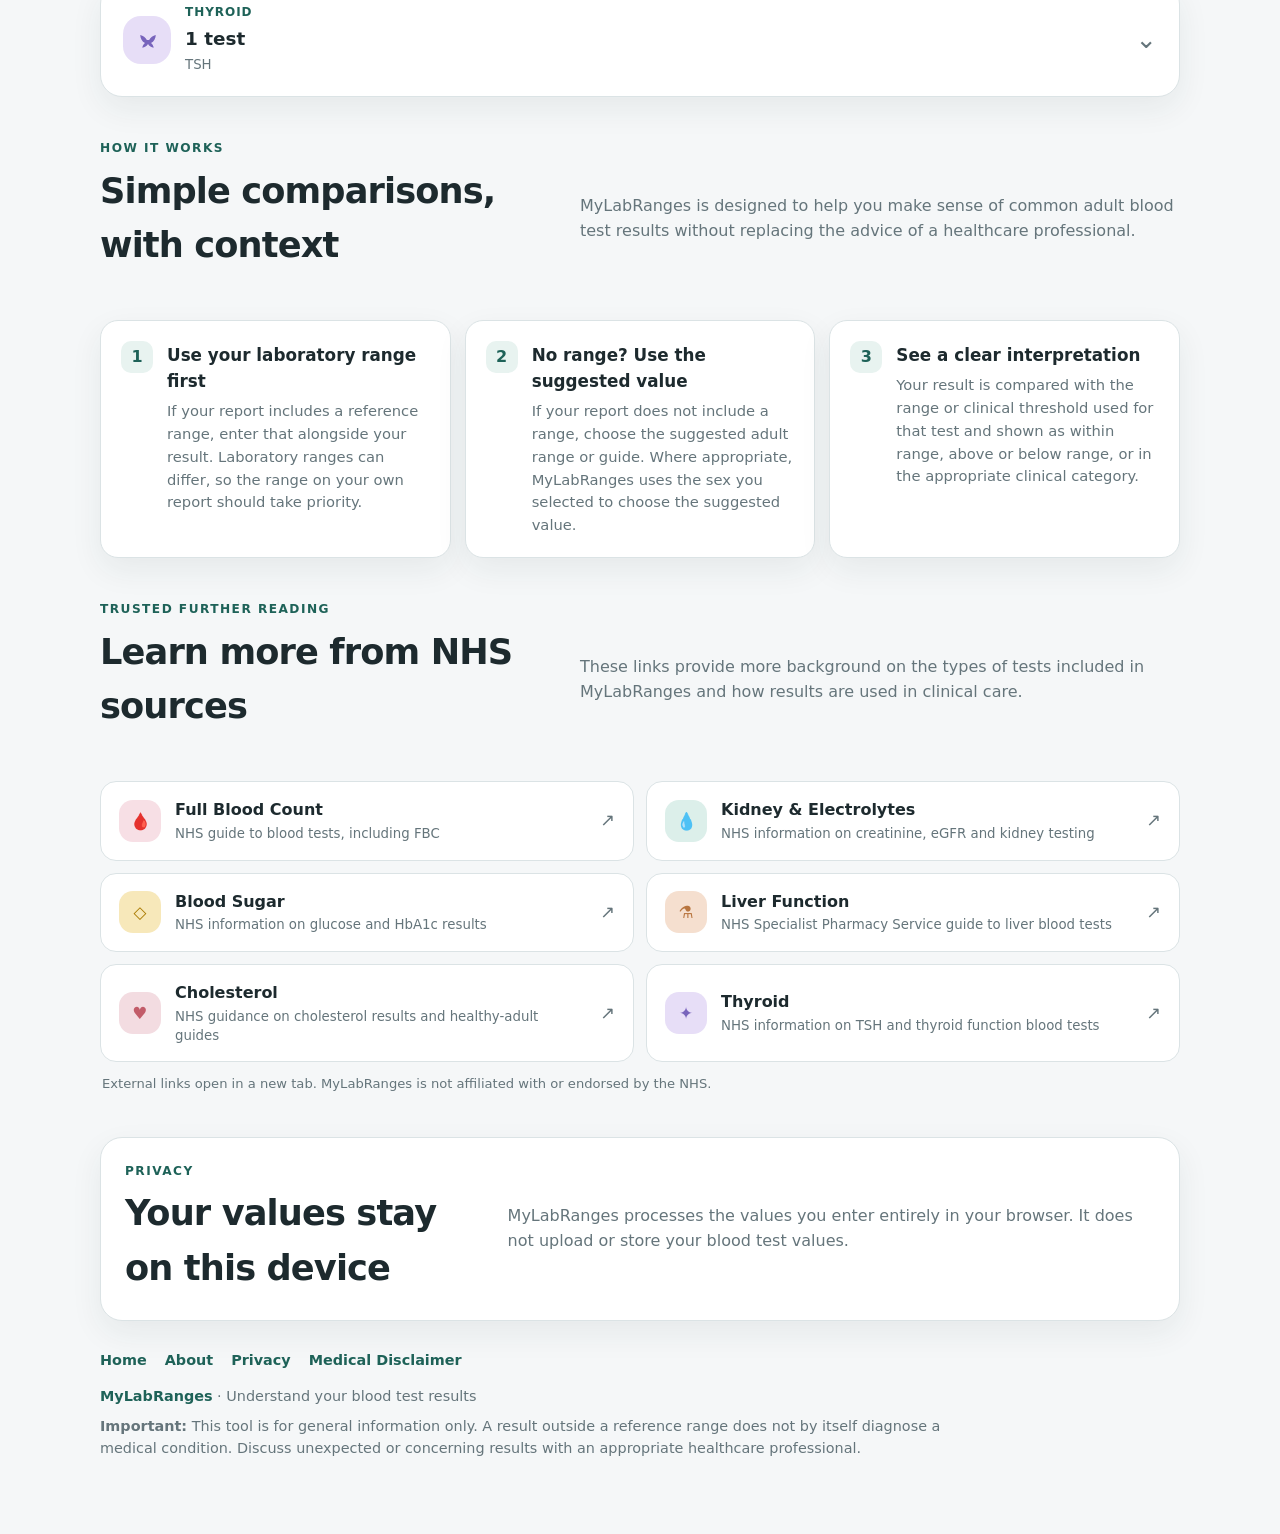
==== commit ed8ef2ed: "Add footer nvaigation links" ====
--- a/index.html
+++ b/index.html
@@ -195,6 +195,12 @@
     </section>
 
     <footer>
+      <nav class="footer-links" aria-label="Site information">
+        <a href="/">Home</a>
+        <a href="about.html">About</a>
+        <a href="privacy.html">Privacy</a>
+        <a href="medical-disclaimer.html">Medical Disclaimer</a>
+      </nav>
       <p class="footer-brand"><strong>MyLabRanges</strong> · Understand your blood test results</p>
       <p><strong>Important:</strong> This tool is for general information only. A result outside a reference range does not by itself diagnose a medical condition. Discuss unexpected or concerning results with an appropriate healthcare professional.</p>
     </footer>
--- a/style.css
+++ b/style.css
@@ -293,3 +293,21 @@
   .how-grid,
   .reading-grid { grid-template-columns: 1fr; }
 }
+
+
+/* Footer navigation */
+.footer-links {
+  display: flex;
+  flex-wrap: wrap;
+  gap: 10px 18px;
+  margin: 0 0 14px;
+}
+.footer-links a {
+  color: var(--accent);
+  font-weight: 700;
+  text-decoration: none;
+}
+.footer-links a:hover,
+.footer-links a:focus-visible {
+  text-decoration: underline;
+}
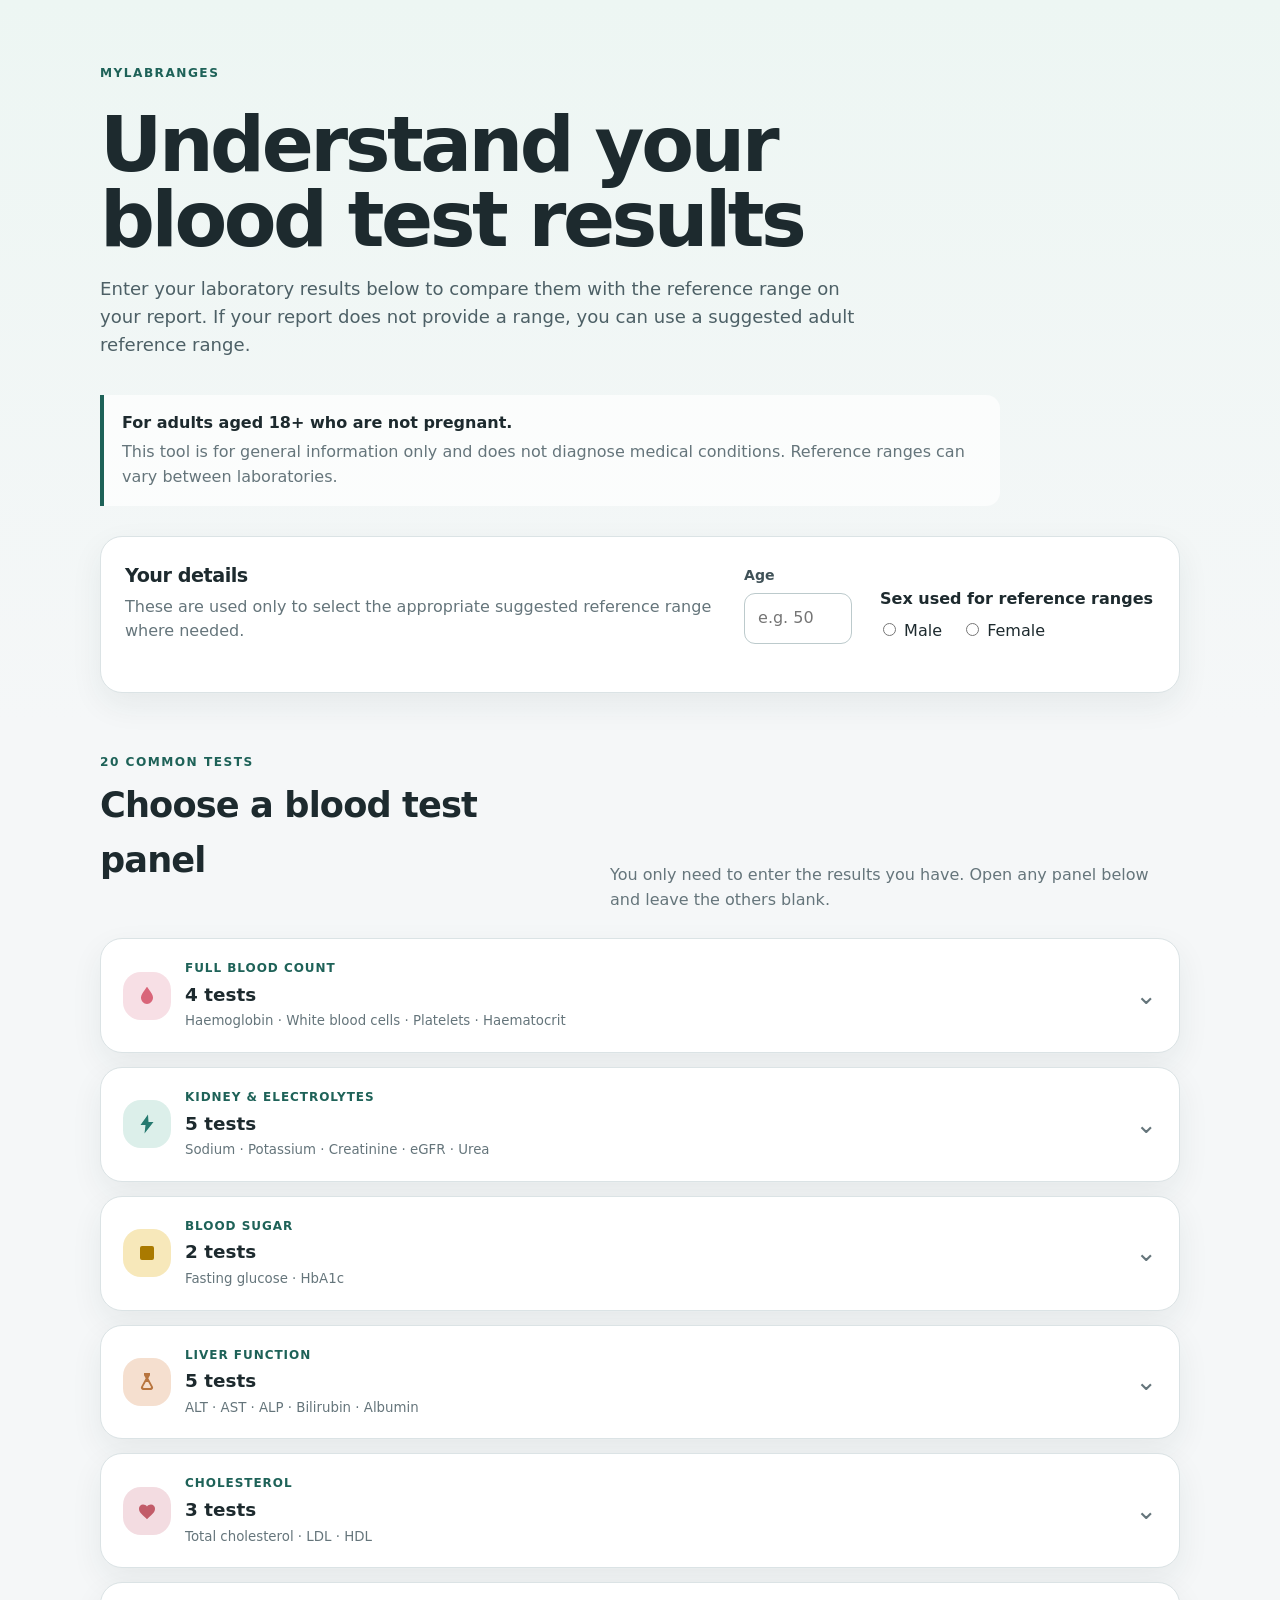
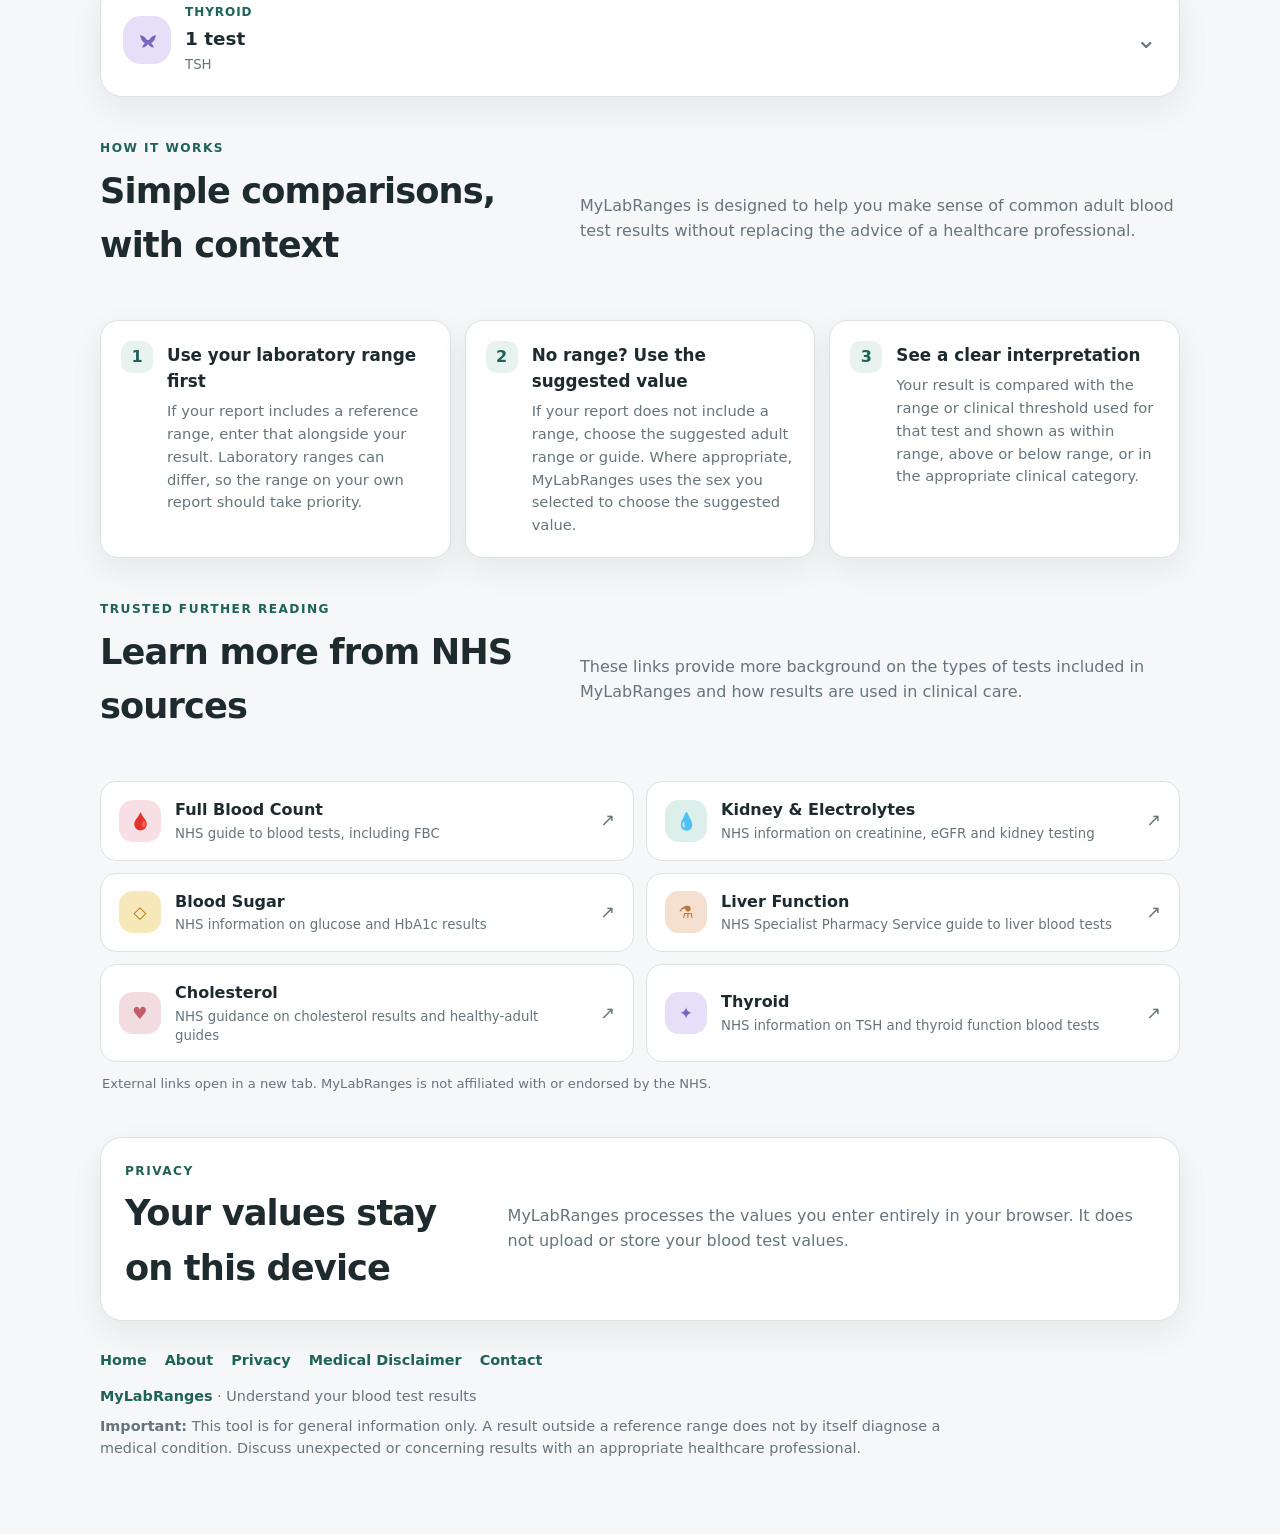
==== commit 1b3a3517: "Add Contact page and update footer navigation" ====
--- a/index.html
+++ b/index.html
@@ -200,6 +200,7 @@
         <a href="about.html">About</a>
         <a href="privacy.html">Privacy</a>
         <a href="medical-disclaimer.html">Medical Disclaimer</a>
+        <a href="contact.html">Contact</a>
       </nav>
       <p class="footer-brand"><strong>MyLabRanges</strong> · Understand your blood test results</p>
       <p><strong>Important:</strong> This tool is for general information only. A result outside a reference range does not by itself diagnose a medical condition. Discuss unexpected or concerning results with an appropriate healthcare professional.</p>
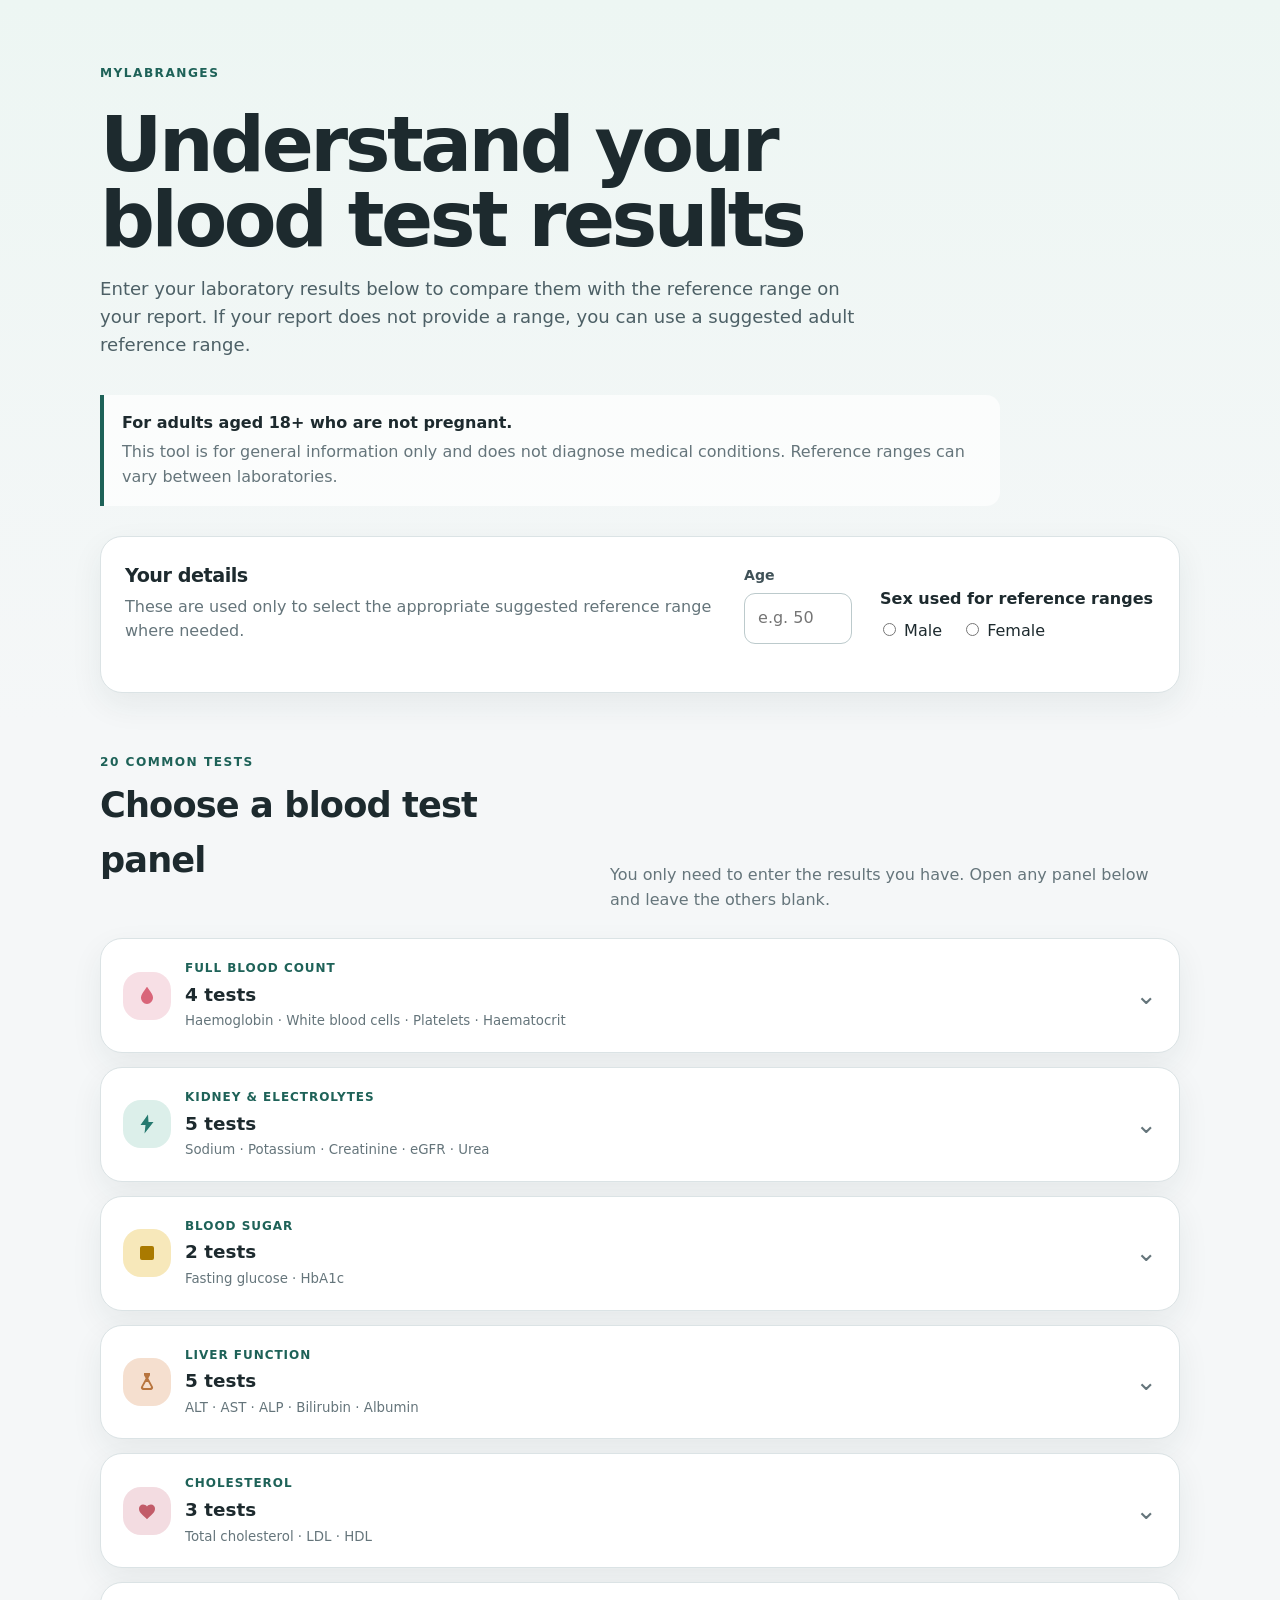
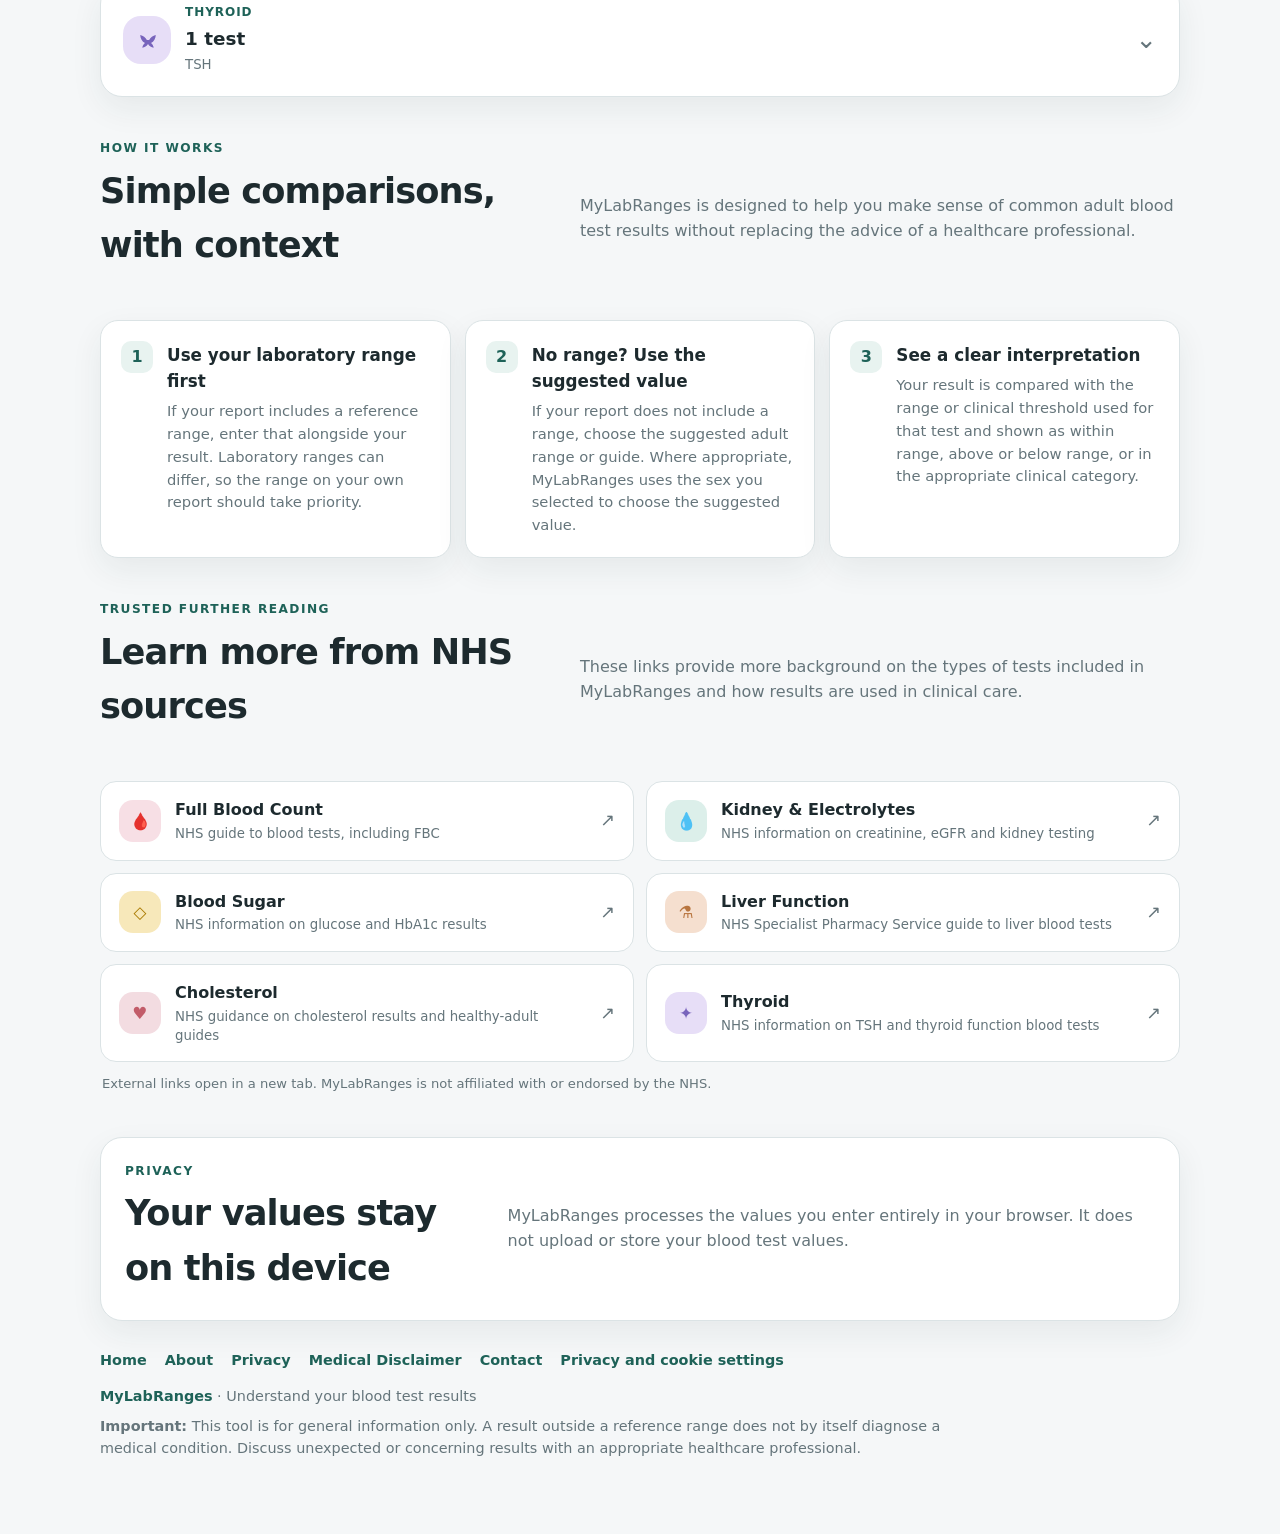
==== commit b8c6fdc4: "Integrate Google consent message and update privacy policy" ====
--- a/index.html
+++ b/index.html
@@ -39,6 +39,10 @@
   <meta name="mobile-web-app-capable" content="yes" />
 
   <link rel="stylesheet" href="style.css" />
+  <meta name="google-adsense-account" content="ca-pub-7759235938318828" />
+  <!-- Google AdSense and published European consent message -->
+  <script async src="https://pagead2.googlesyndication.com/pagead/js/adsbygoogle.js?client=ca-pub-7759235938318828" crossorigin="anonymous"></script>
+  <script defer src="privacy-choices.js"></script>
 </head>
 <body>
   <header class="site-header">
@@ -201,6 +205,7 @@
         <a href="privacy.html">Privacy</a>
         <a href="medical-disclaimer.html">Medical Disclaimer</a>
         <a href="contact.html">Contact</a>
+              <a href="privacy.html#privacy-choices" data-privacy-choices>Privacy and cookie settings</a>
       </nav>
       <p class="footer-brand"><strong>MyLabRanges</strong> · Understand your blood test results</p>
       <p><strong>Important:</strong> This tool is for general information only. A result outside a reference range does not by itself diagnose a medical condition. Discuss unexpected or concerning results with an appropriate healthcare professional.</p>
